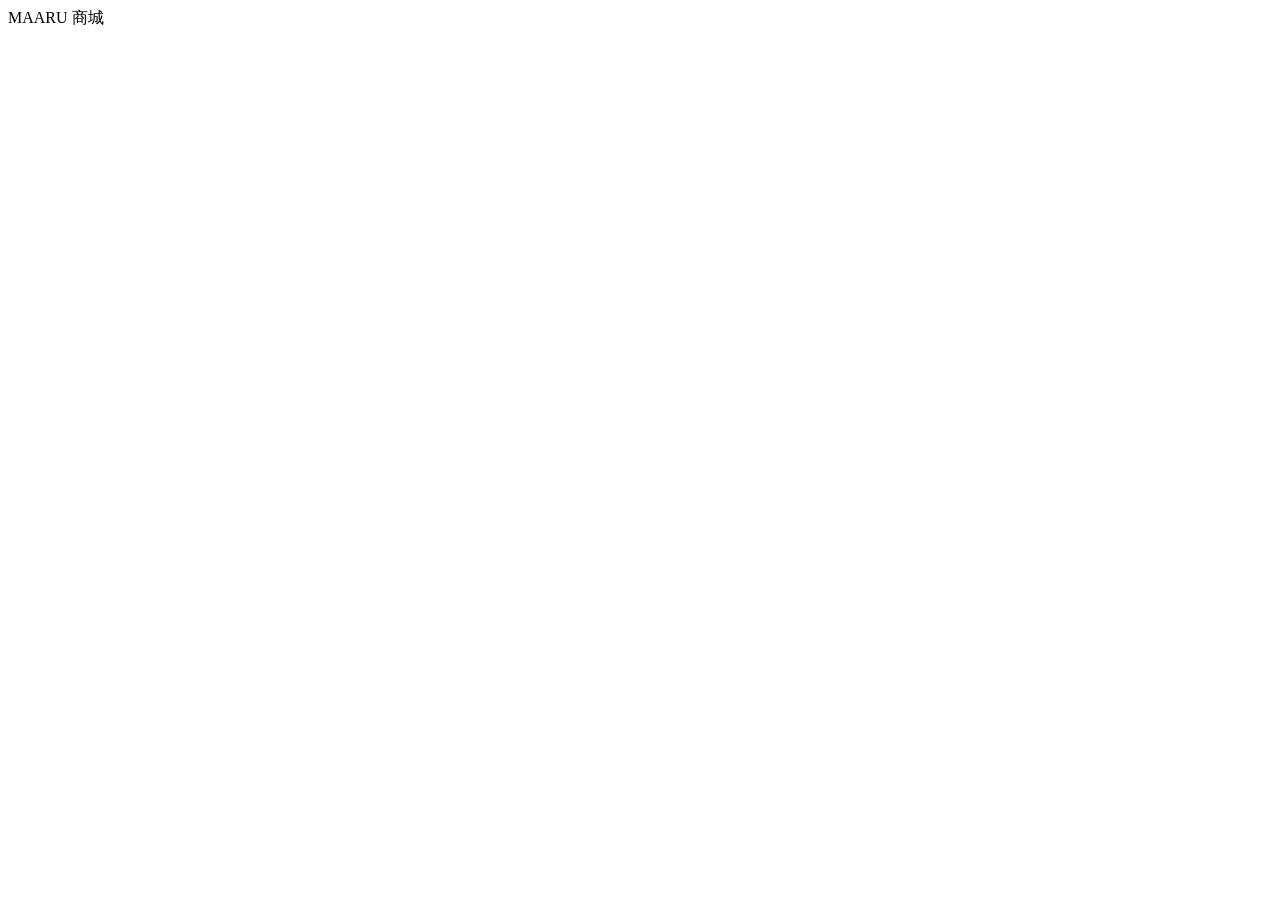
==== index.html @ 927a3a06 "Add files via upload" ====
<!DOCTYPE html>
<html lang="zh-TW">
<head>
<meta charset="UTF-8">
<meta name="viewport" content="width=device-width,initial-scale=1">
<link rel="stylesheet" href="css/style.css">
<title>MAARU 商城</title>
</head>
<body>

<div class="header">MAARU 商城</div>
<div class="grid" id="grid"></div>

<script src="js/config.js"></script>
<script src="js/api.js"></script>
<script src="js/index.js"></script>
</body>
</html>
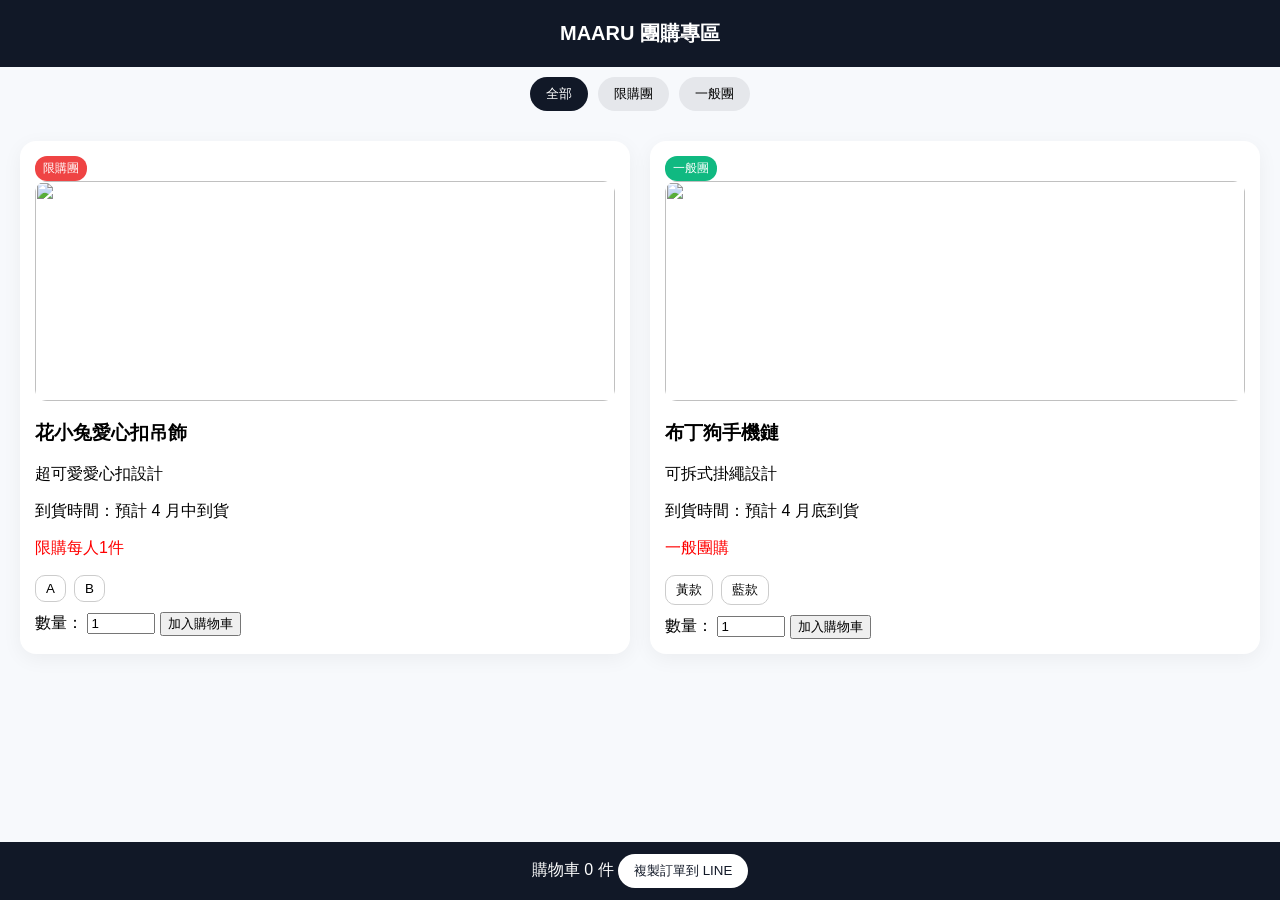
==== commit ba74e669: "Update index.html" ====
--- a/index.html
+++ b/index.html
@@ -3,16 +3,257 @@
 <head>
 <meta charset="UTF-8">
 <meta name="viewport" content="width=device-width,initial-scale=1">
-<link rel="stylesheet" href="css/style.css">
-<title>MAARU 商城</title>
+<title>MAARU 團購專區</title>
+
+<style>
+body{
+margin:0;
+font-family:-apple-system,BlinkMacSystemFont,sans-serif;
+background:#f7f9fc;
+}
+
+.header{
+padding:20px;
+background:#111827;
+color:white;
+text-align:center;
+font-size:20px;
+font-weight:bold;
+}
+
+.tabs{
+display:flex;
+gap:10px;
+padding:10px;
+justify-content:center;
+}
+
+.tabs button{
+padding:8px 16px;
+border-radius:20px;
+border:none;
+cursor:pointer;
+background:#e5e7eb;
+}
+
+.tabs button.active{
+background:#111827;
+color:white;
+}
+
+.grid{
+display:grid;
+grid-template-columns:repeat(auto-fit,minmax(280px,1fr));
+gap:20px;
+padding:20px;
+}
+
+.card{
+background:white;
+border-radius:16px;
+padding:15px;
+box-shadow:0 5px 20px rgba(0,0,0,0.05);
+}
+
+.tag-limit{
+background:#ef4444;
+color:white;
+padding:4px 8px;
+border-radius:12px;
+font-size:12px;
+display:inline-block;
+}
+
+.tag-normal{
+background:#10b981;
+color:white;
+padding:4px 8px;
+border-radius:12px;
+font-size:12px;
+display:inline-block;
+}
+
+.image-box{
+position:relative;
+height:220px;
+overflow:hidden;
+border-radius:12px;
+}
+
+.image-box img{
+width:100%;
+height:100%;
+object-fit:cover;
+}
+
+.style-options{
+margin-top:10px;
+display:flex;
+gap:8px;
+flex-wrap:wrap;
+}
+
+.style-options button{
+padding:5px 10px;
+border-radius:10px;
+border:1px solid #ccc;
+background:white;
+cursor:pointer;
+}
+
+.qty{
+margin-top:10px;
+}
+
+.cart-bar{
+position:fixed;
+bottom:0;
+left:0;
+right:0;
+background:#111827;
+color:white;
+padding:12px;
+text-align:center;
+}
+
+.cart-bar button{
+background:white;
+color:#111827;
+padding:8px 16px;
+border-radius:20px;
+border:none;
+cursor:pointer;
+}
+</style>
 </head>
+
 <body>
 
-<div class="header">MAARU 商城</div>
-<div class="grid" id="grid"></div>
-
-<script src="js/config.js"></script>
-<script src="js/api.js"></script>
-<script src="js/index.js"></script>
+<div class="header">
+MAARU 團購專區
+</div>
+
+<div class="tabs">
+<button class="active" onclick="filterGroup('all')">全部</button>
+<button onclick="filterGroup('limit')">限購團</button>
+<button onclick="filterGroup('normal')">一般團</button>
+</div>
+
+<div class="grid" id="productGrid"></div>
+
+<div class="cart-bar">
+購物車 <span id="cartCount">0</span> 件
+<button onclick="copyOrder()">複製訂單到 LINE</button>
+</div>
+
+<script>
+const products = [
+{
+group:"limit",
+name:"花小兔愛心扣吊飾",
+arrival:"預計 4 月中到貨",
+notice:"限購每人1件",
+features:"超可愛愛心扣設計",
+images:{
+"A":["img/a1.jpg","img/a2.jpg","img/a3.jpg"],
+"B":["img/b1.jpg","img/b2.jpg","img/b3.jpg"]
+}
+},
+{
+group:"normal",
+name:"布丁狗手機鏈",
+arrival:"預計 4 月底到貨",
+notice:"一般團購",
+features:"可拆式掛繩設計",
+images:{
+"黃款":["img/c1.jpg","img/c2.jpg","img/c3.jpg"],
+"藍款":["img/d1.jpg","img/d2.jpg","img/d3.jpg"]
+}
+}
+];
+
+let cart = [];
+
+function renderProducts(filter="all"){
+const grid = document.getElementById("productGrid");
+grid.innerHTML="";
+
+products.forEach((p,index)=>{
+if(filter!=="all" && p.group!==filter) return;
+
+const firstStyle = Object.keys(p.images)[0];
+const firstImage = p.images[firstStyle][0];
+
+let card = document.createElement("div");
+card.className="card";
+
+card.innerHTML=`
+<div class="${p.group==='limit'?'tag-limit':'tag-normal'}">
+${p.group==='limit'?'限購團':'一般團'}
+</div>
+
+<div class="image-box">
+<img id="img-${index}" src="${firstImage}">
+</div>
+
+<h3>${p.name}</h3>
+<p>${p.features}</p>
+<p>到貨時間：${p.arrival}</p>
+<p style="color:red;">${p.notice}</p>
+
+<div class="style-options">
+${Object.keys(p.images).map(style=>
+`<button onclick="changeImage(${index},'${style}')">${style}</button>`
+).join("")}
+</div>
+
+<div class="qty">
+數量：
+<input type="number" id="qty-${index}" value="1" min="1" style="width:60px;">
+<button onclick="addToCart(${index})">加入購物車</button>
+</div>
+`;
+
+grid.appendChild(card);
+});
+}
+
+function changeImage(index,style){
+const img = document.getElementById(`img-${index}`);
+img.src = products[index].images[style][0];
+products[index].selectedStyle = style;
+}
+
+function addToCart(index){
+const qty = document.getElementById(`qty-${index}`).value;
+const product = products[index];
+
+cart.push({
+group:product.group,
+name:product.name,
+style:product.selectedStyle || Object.keys(product.images)[0],
+qty:qty
+});
+
+document.getElementById("cartCount").innerText = cart.length;
+}
+
+function copyOrder(){
+let text = "@MAARU 官方\n\n我要跟以下團購：\n\n";
+cart.forEach(item=>{
+text += `【${item.group==='limit'?'限購團':'一般團'}】${item.name}\n款式：${item.style}\n數量：${item.qty}\n\n`;
+});
+
+navigator.clipboard.writeText(text);
+alert("已複製，請貼到官方LINE");
+}
+
+function filterGroup(type){
+renderProducts(type);
+}
+
+renderProducts();
+</script>
+
 </body>
-</html>+</html>
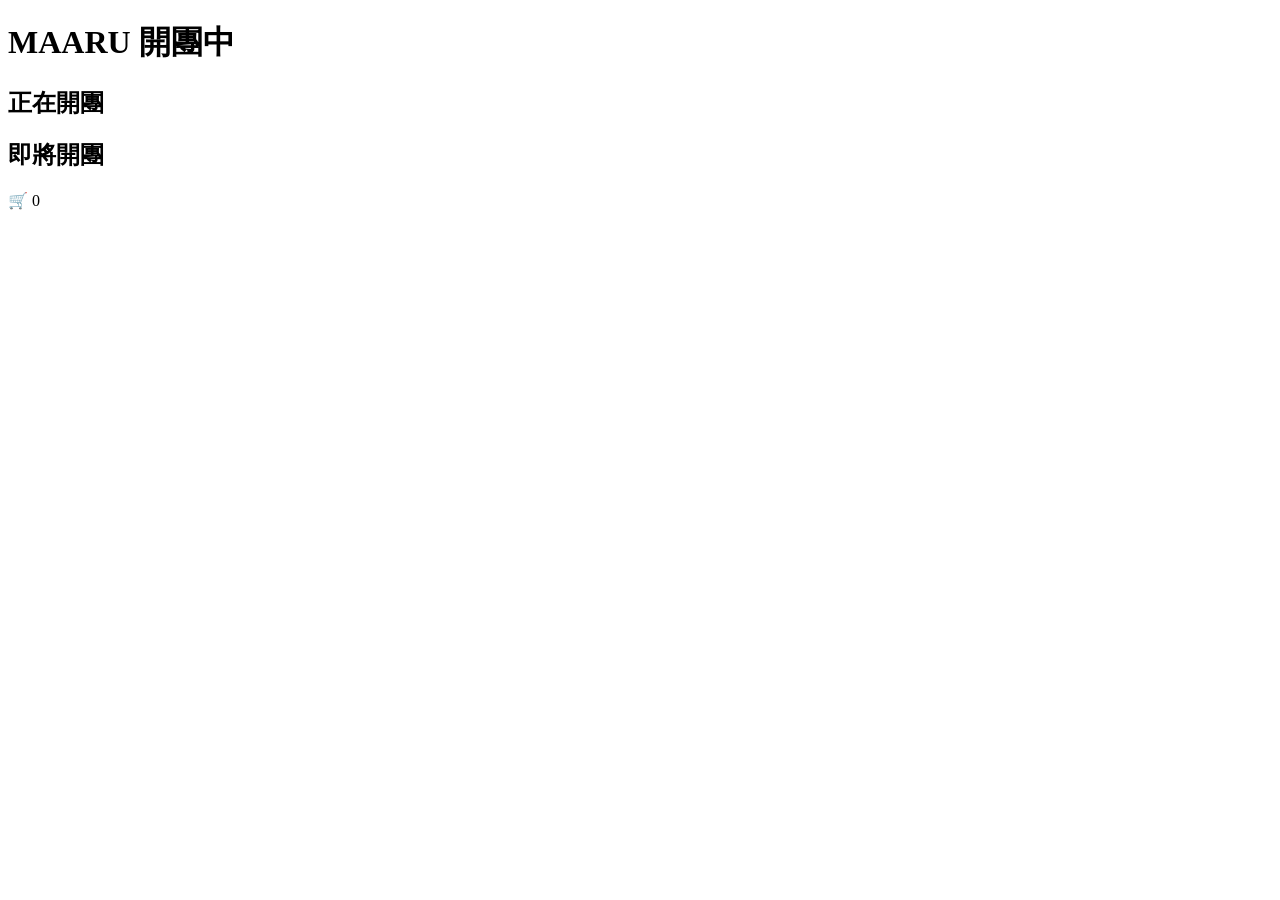
==== commit c1795b66: "Add files via upload" ====
--- a/index.html
+++ b/index.html
@@ -1,259 +1,65 @@
 <!DOCTYPE html>
-<html lang="zh-TW">
+<html>
+
 <head>
+
 <meta charset="UTF-8">
-<meta name="viewport" content="width=device-width,initial-scale=1">
-<title>MAARU 團購專區</title>
 
-<style>
-body{
-margin:0;
-font-family:-apple-system,BlinkMacSystemFont,sans-serif;
-background:#f7f9fc;
-}
+<meta name="viewport"
+content="width=device-width">
 
-.header{
-padding:20px;
-background:#111827;
-color:white;
-text-align:center;
-font-size:20px;
-font-weight:bold;
-}
+<link rel="stylesheet"
+href="css/style.css">
 
-.tabs{
-display:flex;
-gap:10px;
-padding:10px;
-justify-content:center;
-}
+<title>MAARU 開團</title>
 
-.tabs button{
-padding:8px 16px;
-border-radius:20px;
-border:none;
-cursor:pointer;
-background:#e5e7eb;
-}
+</head>
 
-.tabs button.active{
-background:#111827;
-color:white;
-}
-
-.grid{
-display:grid;
-grid-template-columns:repeat(auto-fit,minmax(280px,1fr));
-gap:20px;
-padding:20px;
-}
-
-.card{
-background:white;
-border-radius:16px;
-padding:15px;
-box-shadow:0 5px 20px rgba(0,0,0,0.05);
-}
-
-.tag-limit{
-background:#ef4444;
-color:white;
-padding:4px 8px;
-border-radius:12px;
-font-size:12px;
-display:inline-block;
-}
-
-.tag-normal{
-background:#10b981;
-color:white;
-padding:4px 8px;
-border-radius:12px;
-font-size:12px;
-display:inline-block;
-}
-
-.image-box{
-position:relative;
-height:220px;
-overflow:hidden;
-border-radius:12px;
-}
-
-.image-box img{
-width:100%;
-height:100%;
-object-fit:cover;
-}
-
-.style-options{
-margin-top:10px;
-display:flex;
-gap:8px;
-flex-wrap:wrap;
-}
-
-.style-options button{
-padding:5px 10px;
-border-radius:10px;
-border:1px solid #ccc;
-background:white;
-cursor:pointer;
-}
-
-.qty{
-margin-top:10px;
-}
-
-.cart-bar{
-position:fixed;
-bottom:0;
-left:0;
-right:0;
-background:#111827;
-color:white;
-padding:12px;
-text-align:center;
-}
-
-.cart-bar button{
-background:white;
-color:#111827;
-padding:8px 16px;
-border-radius:20px;
-border:none;
-cursor:pointer;
-}
-</style>
-</head>
 
 <body>
 
-<div class="header">
-MAARU 團購專區
+
+<header>
+
+<h1>MAARU 開團中</h1>
+
+</header>
+
+
+<h2>正在開團</h2>
+
+<div id="activeGroups"
+class="group-grid">
+
 </div>
 
-<div class="tabs">
-<button class="active" onclick="filterGroup('all')">全部</button>
-<button onclick="filterGroup('limit')">限購團</button>
-<button onclick="filterGroup('normal')">一般團</button>
+
+<h2>即將開團</h2>
+
+<div id="comingGroups"
+class="group-grid">
+
 </div>
 
-<div class="grid" id="productGrid"></div>
 
-<div class="cart-bar">
-購物車 <span id="cartCount">0</span> 件
-<button onclick="copyOrder()">複製訂單到 LINE</button>
+
+<div class="cartFloat"
+onclick="goCart()">
+
+🛒 <span id="cartCount">
+
+0
+
+</span>
+
 </div>
 
-<script>
-const products = [
-{
-group:"limit",
-name:"花小兔愛心扣吊飾",
-arrival:"預計 4 月中到貨",
-notice:"限購每人1件",
-features:"超可愛愛心扣設計",
-images:{
-"A":["img/a1.jpg","img/a2.jpg","img/a3.jpg"],
-"B":["img/b1.jpg","img/b2.jpg","img/b3.jpg"]
-}
-},
-{
-group:"normal",
-name:"布丁狗手機鏈",
-arrival:"預計 4 月底到貨",
-notice:"一般團購",
-features:"可拆式掛繩設計",
-images:{
-"黃款":["img/c1.jpg","img/c2.jpg","img/c3.jpg"],
-"藍款":["img/d1.jpg","img/d2.jpg","img/d3.jpg"]
-}
-}
-];
 
-let cart = [];
 
-function renderProducts(filter="all"){
-const grid = document.getElementById("productGrid");
-grid.innerHTML="";
+<script src="js/app.js"></script>
 
-products.forEach((p,index)=>{
-if(filter!=="all" && p.group!==filter) return;
+<script src="js/slider.js"></script>
 
-const firstStyle = Object.keys(p.images)[0];
-const firstImage = p.images[firstStyle][0];
-
-let card = document.createElement("div");
-card.className="card";
-
-card.innerHTML=`
-<div class="${p.group==='limit'?'tag-limit':'tag-normal'}">
-${p.group==='limit'?'限購團':'一般團'}
-</div>
-
-<div class="image-box">
-<img id="img-${index}" src="${firstImage}">
-</div>
-
-<h3>${p.name}</h3>
-<p>${p.features}</p>
-<p>到貨時間：${p.arrival}</p>
-<p style="color:red;">${p.notice}</p>
-
-<div class="style-options">
-${Object.keys(p.images).map(style=>
-`<button onclick="changeImage(${index},'${style}')">${style}</button>`
-).join("")}
-</div>
-
-<div class="qty">
-數量：
-<input type="number" id="qty-${index}" value="1" min="1" style="width:60px;">
-<button onclick="addToCart(${index})">加入購物車</button>
-</div>
-`;
-
-grid.appendChild(card);
-});
-}
-
-function changeImage(index,style){
-const img = document.getElementById(`img-${index}`);
-img.src = products[index].images[style][0];
-products[index].selectedStyle = style;
-}
-
-function addToCart(index){
-const qty = document.getElementById(`qty-${index}`).value;
-const product = products[index];
-
-cart.push({
-group:product.group,
-name:product.name,
-style:product.selectedStyle || Object.keys(product.images)[0],
-qty:qty
-});
-
-document.getElementById("cartCount").innerText = cart.length;
-}
-
-function copyOrder(){
-let text = "@MAARU 官方\n\n我要跟以下團購：\n\n";
-cart.forEach(item=>{
-text += `【${item.group==='limit'?'限購團':'一般團'}】${item.name}\n款式：${item.style}\n數量：${item.qty}\n\n`;
-});
-
-navigator.clipboard.writeText(text);
-alert("已複製，請貼到官方LINE");
-}
-
-function filterGroup(type){
-renderProducts(type);
-}
-
-renderProducts();
-</script>
 
 </body>
-</html>
+</html>
